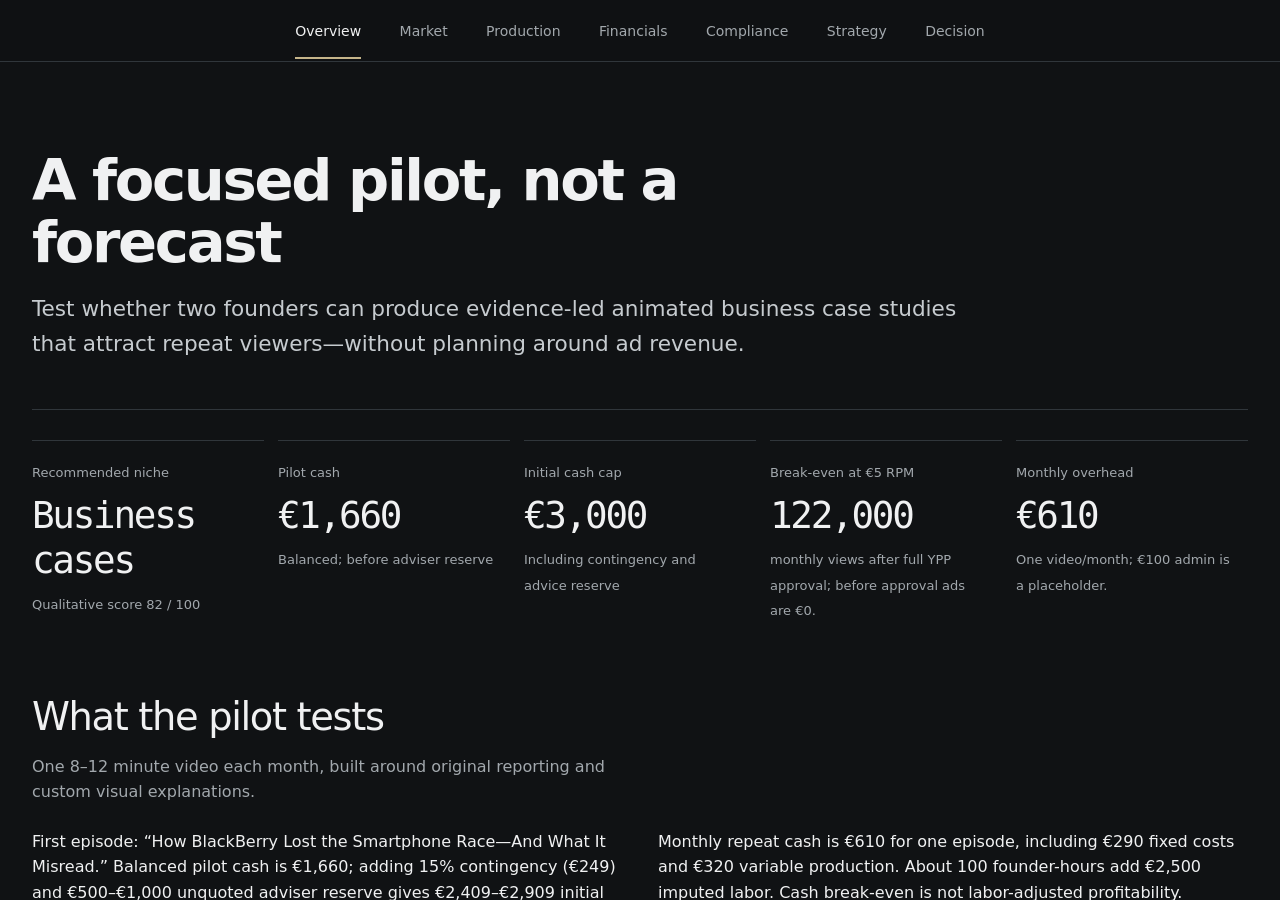
==== index.html @ 01dddc84 "Add AI-first feasibility corrections" ====
<!doctype html>
<html lang="en"><meta charset="utf-8"><meta name="viewport" content="width=device-width,initial-scale=1"><title>AI Video Plan 2027</title><meta http-equiv="refresh" content="0;url=./business-report/"><p>Opening the <a href="./business-report/">AI Video Plan 2027 business report</a>…</p></html>
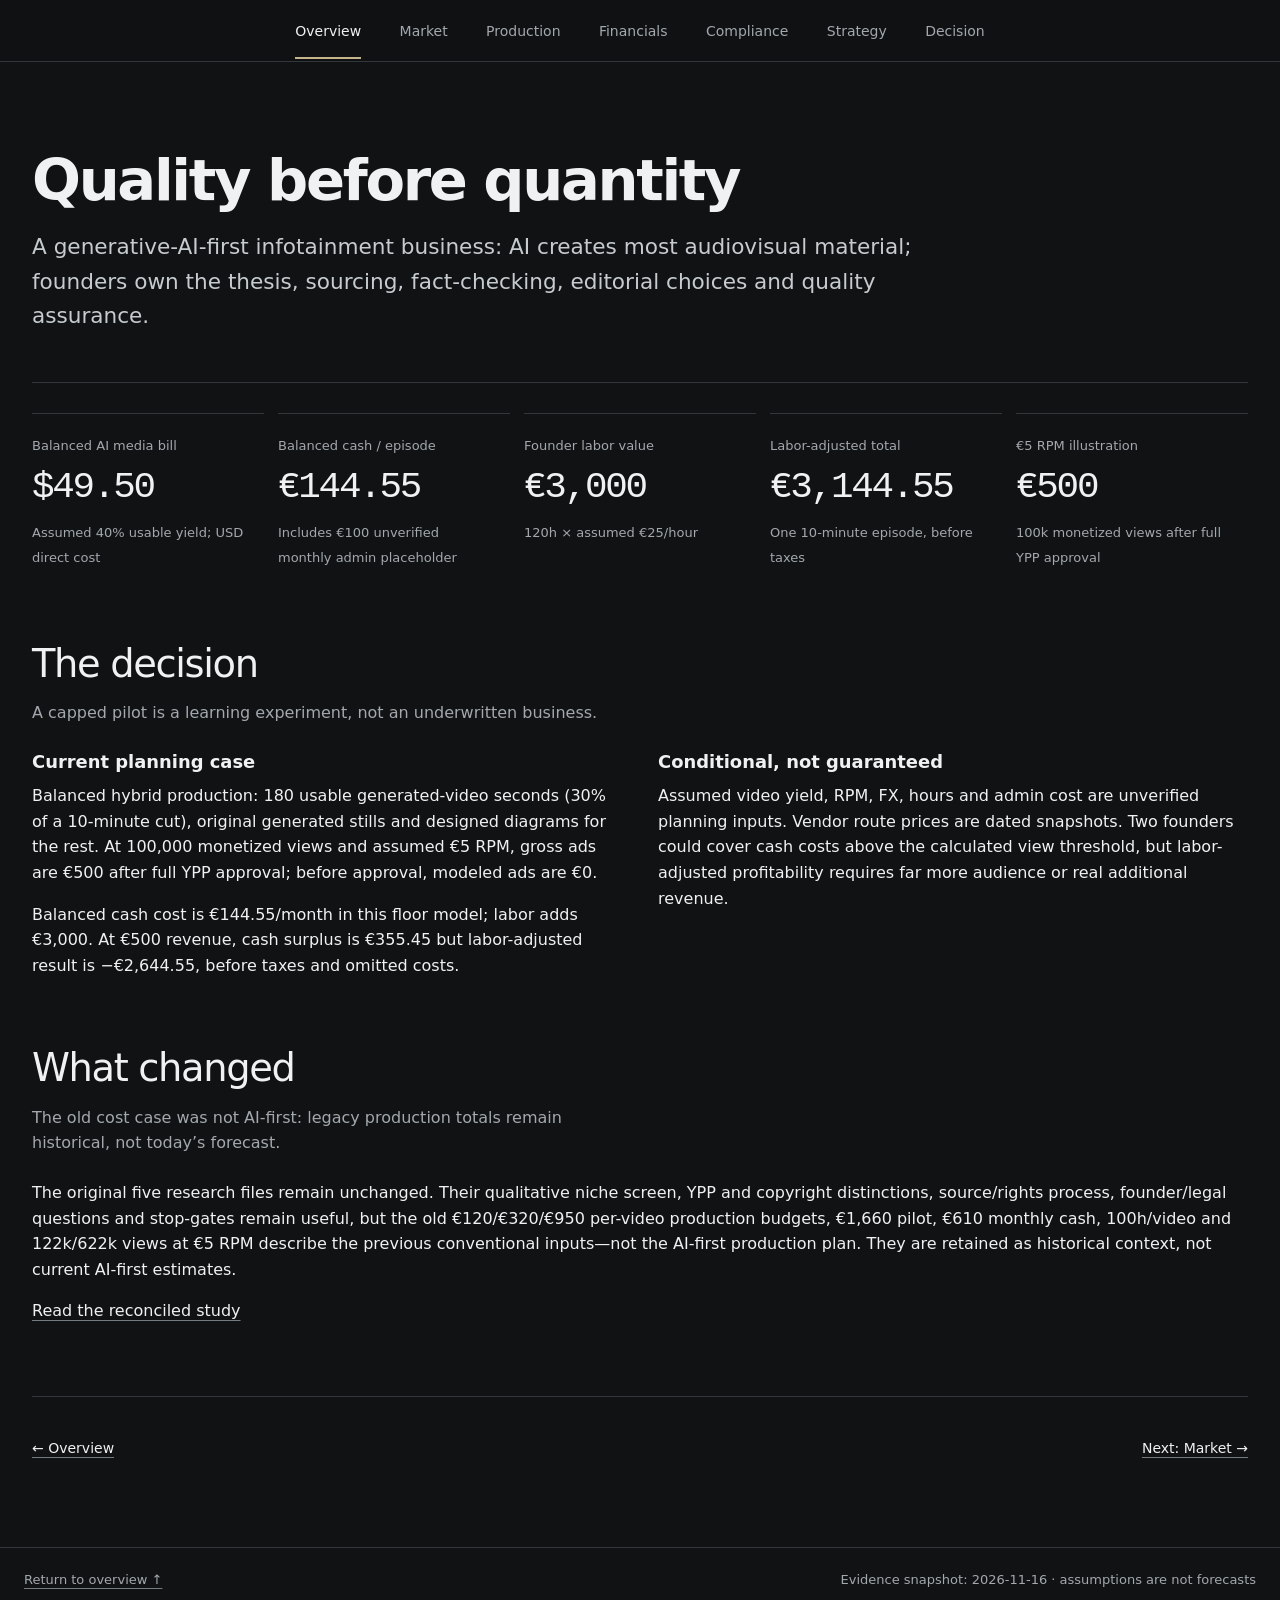
==== commit 390310ee: "Fix AI-first report rendering and publish site" ====
--- a/index.html
+++ b/index.html
@@ -1,2 +1,2 @@
 <!doctype html>
-<html lang="en"><meta charset="utf-8"><meta name="viewport" content="width=device-width,initial-scale=1"><title>AI Video Plan 2027</title><meta http-equiv="refresh" content="0;url=./business-report/"><p>Opening the <a href="./business-report/">AI Video Plan 2027 business report</a>…</p></html>
+<html lang="en"><head><meta charset="utf-8"><meta name="viewport" content="width=device-width,initial-scale=1"><meta name="theme-color" content="#101214"><meta name="description" content="AI-first YouTube infotainment feasibility report"><title>AI Video Monetization Plan 2027</title><link rel="stylesheet" href="./business-report/styles.css"><link rel="stylesheet" href="./business-report/responsive.css"><script defer src="./business-report/data.js"></script><script defer src="./business-report/ai-first.js"></script></head><body><a class="skip" href="#main">Skip to report</a><header class="topbar"><button class="menu-toggle" aria-expanded="false" aria-controls="primary-nav">Sections</button><nav id="primary-nav" aria-label="Report sections"><div id="nav-links"></div></nav></header><main id="main" tabindex="-1"><div id="app" aria-live="polite"></div></main><footer class="site-footer"><a href="#overview">Return to overview ↑</a><span>Evidence snapshot: 2026-11-16 · assumptions are not forecasts</span></footer></body></html>
--- a/business-report/styles.css
+++ b/business-report/styles.css
@@ -0,0 +1 @@
+:root{color-scheme:dark;--bg:#101214;--surface:#191c1f;--surface2:#22262a;--text:#f0f1f2;--muted:#a2a8ad;--line:#30363b;--accent:#c5b58a;--green:#8db5a0;--red:#d58d83;--blue:#91a9bc;--max:1320px;--sans:Inter,ui-sans-serif,system-ui,-apple-system,"Segoe UI",sans-serif;--mono:ui-monospace,"SFMono-Regular",Consolas,monospace}*{box-sizing:border-box}html{scroll-behavior:smooth}body{margin:0;background:var(--bg);color:var(--text);font:16px/1.6 var(--sans);font-feature-settings:"tnum" 1,"ss01" 1}a{color:inherit;text-decoration-color:#747b80;text-underline-offset:4px}a:hover{color:var(--accent)}button,input,select{font:inherit}button,a,input,select{accent-color:var(--accent)}button{color:inherit}.skip{position:absolute;left:-999px;top:8px}.skip:focus{left:8px;z-index:20;background:var(--surface);padding:10px}.topbar{height:auto;min-height:62px;border-bottom:1px solid var(--line);position:sticky;top:0;background:#101214f2;backdrop-filter:blur(12px);z-index:10;display:flex;justify-content:center;align-items:center}.topbar nav{width:100%;max-width:var(--max);padding:0 28px}.menu-toggle{display:none}#nav-links{display:flex;justify-content:center;gap:clamp(14px,3vw,40px)}.page-head{display:grid;grid-template-columns:minmax(0,1fr);gap:18px;align-items:start;padding:24px 0 32px;border-bottom:1px solid var(--line)}h1{font-size:clamp(2.25rem,4.5vw,4rem);line-height:1.08;letter-spacing:-.04em;font-weight:560;max-width:900px;margin:8px 0 18px}h2{font-size:clamp(1.65rem,3vw,2.45rem);line-height:1.16;letter-spacing:-.035em;font-weight:520;margin:0 0 14px}h3{font-size:1.12rem;line-height:1.3;margin:0 0 10px;font-weight:560}p{margin:0 0 16px}.lead{font-size:clamp(1.08rem,1.7vw,1.35rem);color:#c6cbcf;max-width:68ch}.muted,.note{color:var(--muted)}.eyeline{font-size:12px;color:var(--accent);margin:0 0 8px}.page-side{border-left:1px solid var(--line);padding:4px 0 4px 24px;color:var(--muted);font-size:14px}.section{padding:52px 0 4px}.section-head{display:flex;justify-content:space-between;gap:24px;align-items:end;margin:0 0 24px}.section-head p{max-width:58ch;color:var(--muted);margin:0}#nav-links a{text-decoration:none;color:var(--muted);padding:18px 0 15px;border-bottom:2px solid transparent;font-size:14px}#nav-links a[aria-current=page]{color:var(--text);border-color:var(--accent)}main{max-width:var(--max);margin:auto;padding:56px 32px 88px;min-height:78vh}.grid{display:grid;gap:14px}.kpis{grid-template-columns:repeat(5,minmax(0,1fr));margin-top:30px}.metric,.panel{border-top:1px solid var(--line);padding:18px 16px 20px 0}.metric strong{display:block;font:500 clamp(1.65rem,3vw,2.35rem)/1.2 var(--mono);letter-spacing:-.06em;margin:8px 0}.metric span,.small{font-size:13px;color:var(--muted)}.columns{grid-template-columns:repeat(2,minmax(0,1fr));gap:36px}.three{grid-template-columns:repeat(3,minmax(0,1fr));gap:16px}.panel{padding:20px;background:var(--surface);border:1px solid var(--line)}.panel p:last-child{margin-bottom:0}.rule{border:0;border-top:1px solid var(--line);margin:28px 0}.callout{border-left:2px solid var(--accent);padding:10px 0 10px 18px;color:#d5d8da}.tag{display:inline-block;padding:3px 8px;border:1px solid var(--line);font-size:12px;color:var(--muted);border-radius:2px}.number{font-family:var(--mono);font-variant-numeric:tabular-nums}.table-wrap{overflow-x:auto;border:1px solid var(--line)}table{border-collapse:collapse;width:100%;min-width:640px}th,td{text-align:left;padding:12px 14px;border-bottom:1px solid var(--line);vertical-align:top}th{color:var(--muted);font-size:13px;font-weight:500}td{font-size:14px}.bar-row{display:grid;grid-template-columns:180px 1fr 50px;gap:12px;align-items:center;margin:12px 0;font-size:14px}.bar{height:8px;background:var(--surface2);position:relative}.bar i{display:block;height:100%;background:var(--accent)}.controls{display:grid;grid-template-columns:repeat(2,minmax(0,1fr));gap:18px}.field label{display:flex;justify-content:space-between;gap:10px;margin-bottom:6px;font-size:14px}.field output{font:14px var(--mono);color:var(--accent)}input[type=number],input[type=range],select{width:100%}input[type=number],select{background:var(--surface);border:1px solid var(--line);color:var(--text);padding:10px}input:focus,select:focus,button:focus-visible,a:focus-visible{outline:2px solid var(--accent);outline-offset:3px}.button-row{display:flex;gap:10px;flex-wrap:wrap}.btn{background:transparent;border:1px solid var(--line);padding:9px 13px;cursor:pointer}.btn:hover,.btn.active{border-color:var(--accent);color:var(--accent)}.result-grid{grid-template-columns:repeat(3,1fr)}.result{padding:14px 0;border-top:1px solid var(--line)}.result strong{display:block;font:500 1.35rem var(--mono);margin-top:5px}.stage-list{display:grid;grid-template-columns:repeat(4,minmax(0,1fr));gap:8px}.stage{background:var(--surface);border:1px solid var(--line);padding:12px;text-align:left;cursor:pointer;min-height:62px}.stage[aria-pressed=true]{border-color:var(--accent);color:var(--accent)}.stage-detail{min-height:210px}.checklist{padding:0;list-style:none}.checklist li{padding:14px 0;border-bottom:1px solid var(--line);display:grid;grid-template-columns:24px 1fr;gap:12px}.checklist input{margin-top:5px}.status{font-size:12px;color:var(--accent)}.timeline{display:grid;grid-template-columns:repeat(4,1fr);gap:0;border-top:1px solid var(--line)}.quarter{padding:20px 16px 0 0;border-right:1px solid var(--line)}.quarter:last-child{border:0}.q h3{margin:10px 0}.site-footer{border-top:1px solid var(--line);padding:22px max(24px,calc((100% - var(--max))/2));display:flex;justify-content:space-between;color:var(--muted);font-size:13px}.source-list{display:flex;flex-wrap:wrap;gap:8px}.source-list a{font-size:13px}.chart{width:100%;height:auto;display:block}.details{border-top:1px solid var(--line);padding:14px 0}.details summary{cursor:pointer}.details p{margin:12px 0 0}.pager{display:flex;justify-content:space-between;padding-top:40px;margin-top:48px;border-top:1px solid var(--line)}.pager a{font-size:14px}.fine{font-size:13px;color:var(--muted)}@media(max-width:800px){main{padding:32px 22px 64px}.page-head{grid-template-columns:1fr;gap:18px}.page-side{border-left:0;border-top:1px solid var(--line);padding:14px 0 0}.kpis{grid-template-columns:repeat(2,1fr)}.columns{grid-template-columns:1fr;gap:18px}.three{grid-template-columns:1fr 1fr}.timeline{grid-template-columns:repeat(2,1fr)}.stage-list{grid-template-columns:repeat(3,1fr)}.bar-row{grid-template-columns:140px 1fr 42px}}@media(max-width:560px){.topbar{justify-content:space-between;align-items:flex-start;padding:10px 16px;min-height:56px}.menu-toggle{display:block;background:transparent;border:1px solid var(--line);padding:7px 12px;cursor:pointer}.topbar nav{width:auto;padding:0}.topbar nav:not(.open) #nav-links{display:none}.topbar nav.open #nav-links{position:absolute;top:56px;right:0;left:0;padding:8px 20px 18px;background:var(--bg);border-bottom:1px solid var(--line);display:grid;gap:0}.topbar nav.open #nav-links a{padding:10px 0}.kpis,.three,.controls,.result-grid{grid-template-columns:1fr 1fr}.bar-row{grid-template-columns:110px 1fr 36px;font-size:12px;gap:8px}.stage-list{grid-template-columns:repeat(2,1fr)}.timeline{grid-template-columns:1fr}.quarter{border-right:0;border-bottom:1px solid var(--line);padding-bottom:14px}.section{padding-top:38px}.site-footer{padding:18px 22px;gap:16px}}
--- a/business-report/responsive.css
+++ b/business-report/responsive.css
@@ -0,0 +1 @@
+.site-footer{gap:16px}.stage-list{display:grid;grid-template-columns:repeat(4,minmax(0,1fr));gap:8px}.stage{background:var(--surface);border:1px solid var(--line);padding:12px;text-align:left;cursor:pointer;min-height:60px}.stage[aria-pressed=true]{border-color:var(--accent);color:var(--accent)}.stage-detail{min-height:170px}.timeline{display:grid;grid-template-columns:repeat(4,1fr);border-top:1px solid var(--line)}.quarter{padding:18px 14px 0 0;border-right:1px solid var(--line)}.quarter:last-child{border:0}.result strong{font:500 1.2rem var(--mono)}.checklist{list-style:none;padding:0}.checklist li{display:grid;grid-template-columns:24px 1fr;gap:12px;padding:14px 0;border-bottom:1px solid var(--line)}.details{border-top:1px solid var(--line);padding:14px 0}.details summary{cursor:pointer}@media(max-width:800px){.page-head{grid-template-columns:1fr;gap:18px}.kpis{grid-template-columns:repeat(2,1fr)}.columns{grid-template-columns:1fr}.timeline{grid-template-columns:repeat(2,1fr)}.stage-list{grid-template-columns:repeat(3,1fr)}}@media(max-width:560px){.topbar{justify-content:space-between;align-items:flex-start;padding:10px 16px;min-height:56px}.menu-toggle{display:block;background:transparent;border:1px solid var(--line);padding:7px 12px}.topbar nav{width:auto;padding:0}.topbar nav:not(.open) #nav-links{display:none}.topbar nav.open #nav-links{position:absolute;top:56px;right:0;left:0;padding:8px 20px 18px;background:var(--bg);border-bottom:1px solid var(--line);display:grid;gap:0}.topbar nav.open #nav-links a{padding:10px 0}.timeline{grid-template-columns:1fr}.quarter{border-right:0;border-bottom:1px solid var(--line);padding-bottom:14px}.stage-list{grid-template-columns:repeat(2,1fr)}.controls{grid-template-columns:1fr}.bar-row{grid-template-columns:110px 1fr 42px}.site-footer{flex-wrap:wrap}main{padding:32px 22px 64px}}
